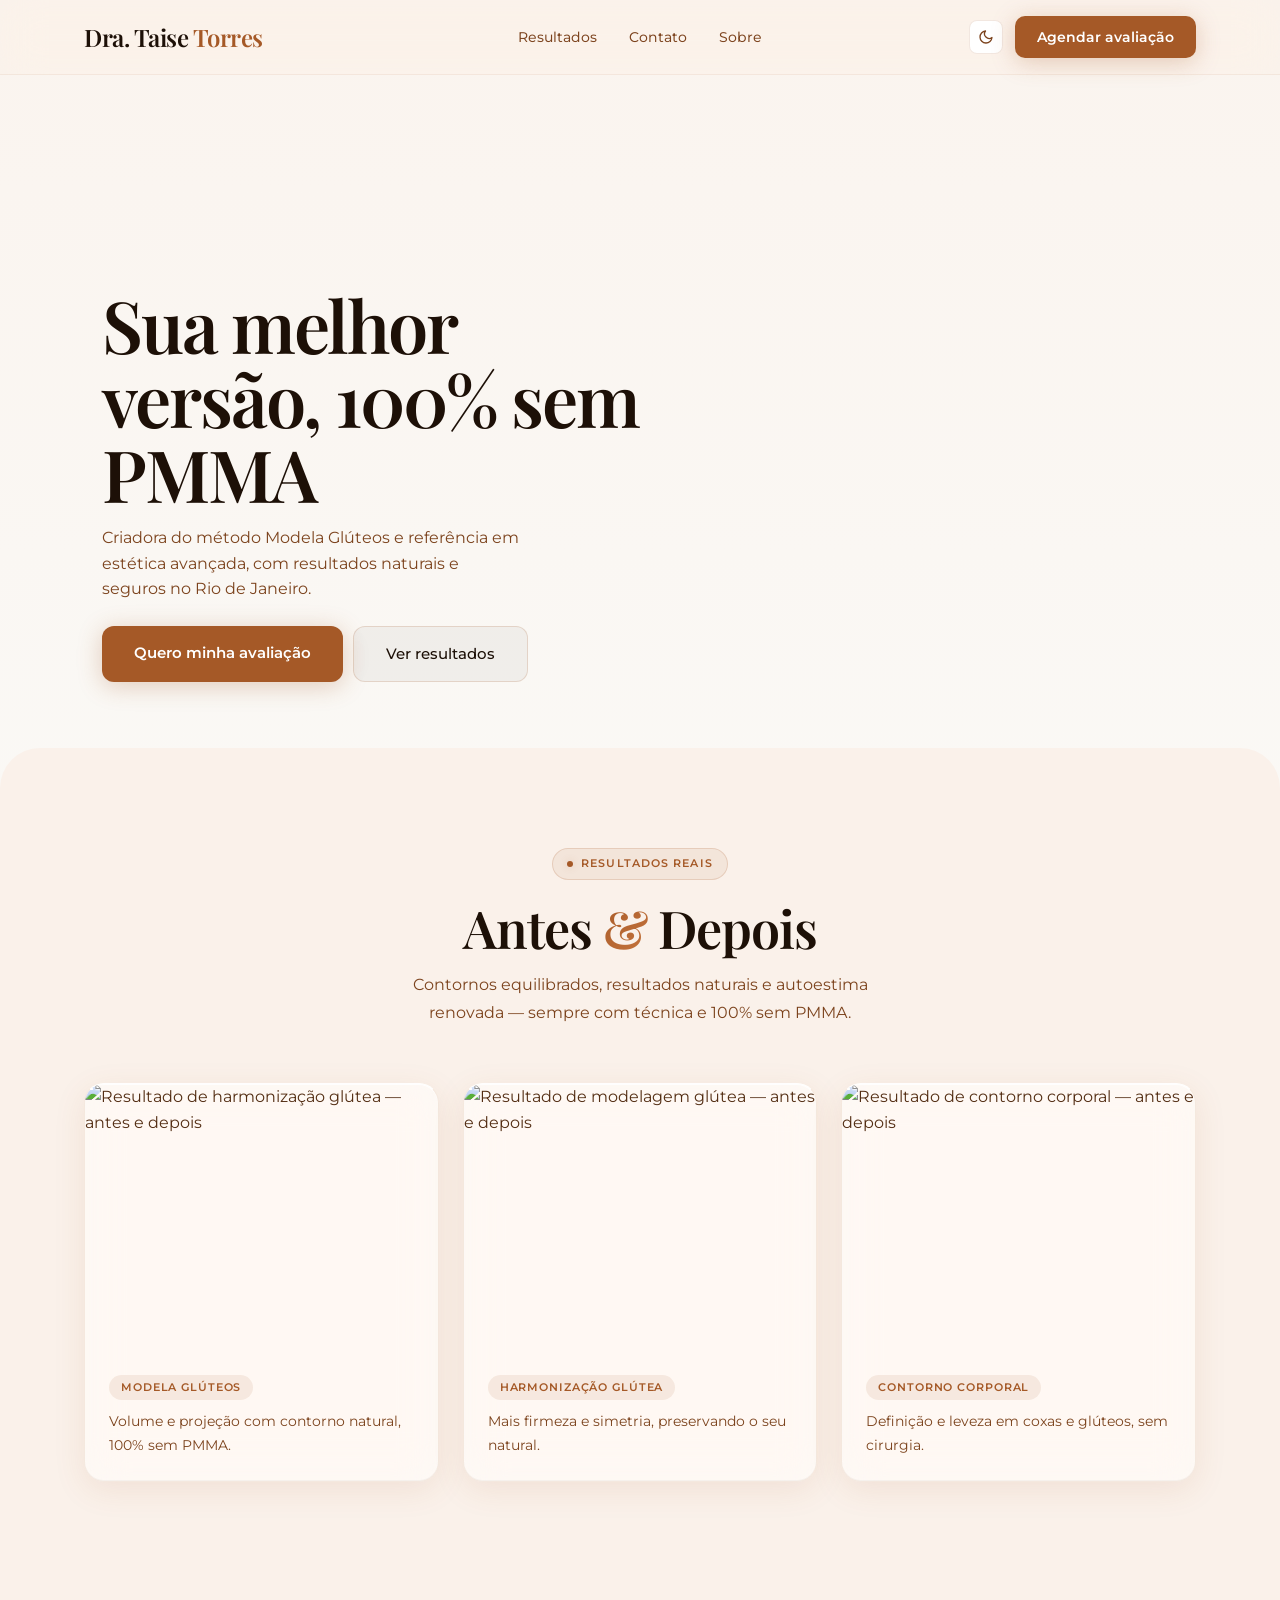
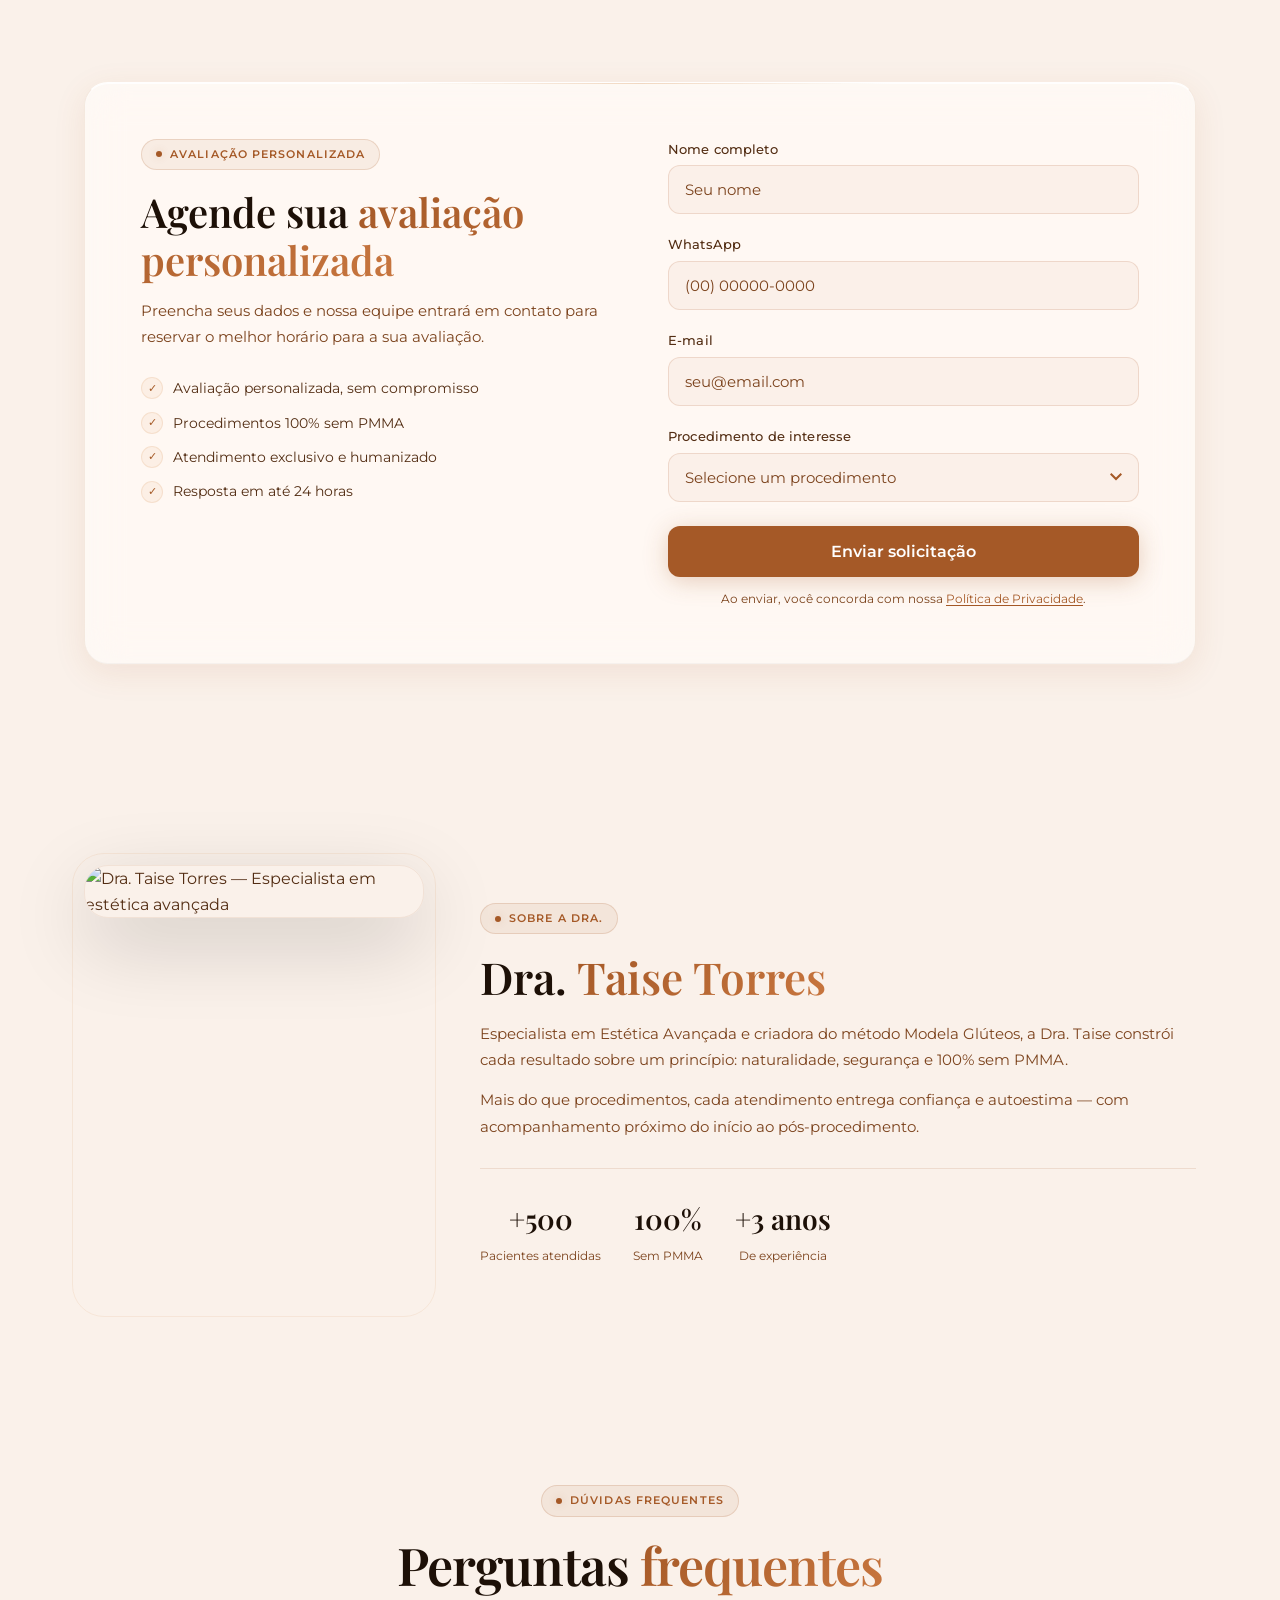
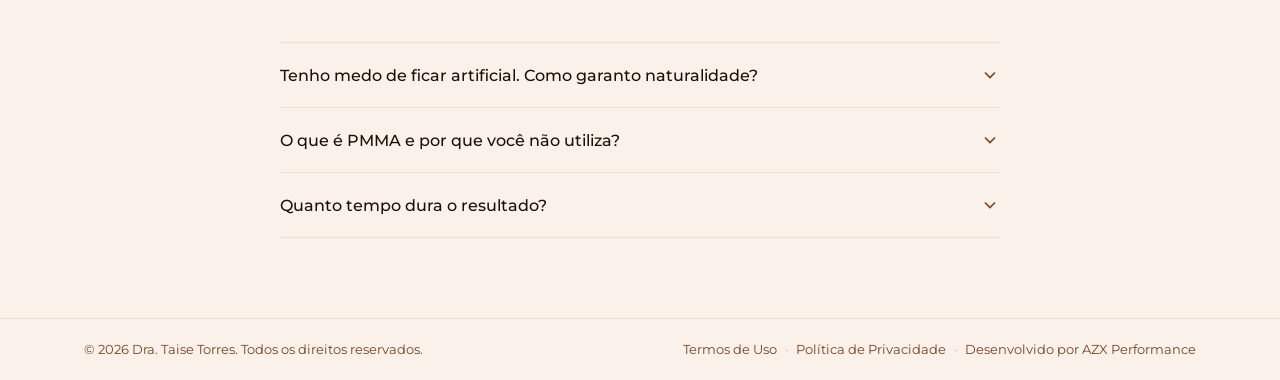
==== index.html @ df6a7a22 "Add files via upload" ====
<!DOCTYPE html>
<html lang="pt-BR" data-theme="light">
<head>
  <meta charset="UTF-8" />
  <!-- Google Tag Manager -->
  <script>(function(w,d,s,l,i){w[l]=w[l]||[];w[l].push({'gtm.start':
  new Date().getTime(),event:'gtm.js'});var f=d.getElementsByTagName(s)[0],
  j=d.createElement(s),dl=l!='dataLayer'?'&l='+l:'';j.async=true;j.src=
  'https://www.googletagmanager.com/gtm.js?id='+i+dl;f.parentNode.insertBefore(j,f);
  })(window,document,'script','dataLayer','GTM-KVJVVKHN');</script>
  <!-- End Google Tag Manager -->

  <!-- Meta Pixel (init; PageView/Lead disparam pelo capi.js com eventID) -->
  <script>
  !function(f,b,e,v,n,t,s){if(f.fbq)return;n=f.fbq=function(){n.callMethod?
  n.callMethod.apply(n,arguments):n.queue.push(arguments)};if(!f._fbq)f._fbq=n;
  n.push=n;n.loaded=!0;n.version='2.0';n.queue=[];t=b.createElement(e);t.async=!0;
  t.src=v;s=b.getElementsByTagName(e)[0];s.parentNode.insertBefore(t,s)}(window,
  document,'script','https://connect.facebook.net/en_US/fbevents.js');
  fbq('init','935011722874678');
  </script>
  <noscript><img height="1" width="1" style="display:none"
  src="https://www.facebook.com/tr?id=935011722874678&ev=PageView&noscript=1"/></noscript>
  <script src="/meta-capi/capi.js" defer></script>
  <!-- End Meta Pixel -->
  <meta name="viewport" content="width=device-width, initial-scale=1.0" />
  <title>Dra. Taise Torres – Estética Avançada 100% Sem PMMA</title>
  <meta name="description" content="Dra. Taise Torres, criadora do método Modela Glúteos. Estética avançada 100% sem PMMA, resultados naturais e seguros no Rio de Janeiro. +500 pacientes atendidas." />

  <!-- Favicon SVG inline -->
  <link rel="icon" type="image/svg+xml" href="data:image/svg+xml,%3Csvg xmlns='http://www.w3.org/2000/svg' viewBox='0 0 64 64'%3E%3Cdefs%3E%3ClinearGradient id='g' x1='0' y1='0' x2='1' y2='1'%3E%3Cstop offset='0%25' stop-color='%23a55927'/%3E%3Cstop offset='100%25' stop-color='%23e0a878'/%3E%3C/linearGradient%3E%3C/defs%3E%3Crect width='64' height='64' rx='14' fill='%231d1007'/%3E%3Ctext x='32' y='45' text-anchor='middle' font-family='Georgia,serif' font-size='36' font-weight='700' fill='url(%23g)'%3ET%3C/text%3E%3C/svg%3E" />

  <link rel="preconnect" href="https://fonts.googleapis.com" />
  <link rel="preconnect" href="https://fonts.gstatic.com" crossorigin />
  <link href="https://fonts.googleapis.com/css2?family=Montserrat:ital,wght@0,400;0,500;0,600;0,700;1,400&family=Playfair+Display:ital,wght@0,400;0,500;0,600;0,700;0,800;1,400;1,700&display=swap" rel="stylesheet" />
  <link rel="stylesheet" href="styles.css?v=4" />
</head>
<body>
<!-- Google Tag Manager (noscript) -->
<noscript><iframe src="https://www.googletagmanager.com/ns.html?id=GTM-KVJVVKHN"
height="0" width="0" style="display:none;visibility:hidden"></iframe></noscript>
<!-- End Google Tag Manager (noscript) -->

<!-- MOBILE MENU -->
<div class="mobile-menu" id="mobileMenu" aria-hidden="true">
  <ul class="mobile-nav-links">
    <li><a href="#resultados" class="mobile-link">Resultados</a></li>
    <!-- <li><a href="#videos" class="mobile-link">Vídeos</a></li> -->
    <li><a href="#contato" class="mobile-link">Contato</a></li>
    <li><a href="#sobre" class="mobile-link">Sobre</a></li>
  </ul>
  <a href="#contato" class="mobile-cta mobile-link">Agendar avaliação</a>
  <div class="mobile-theme-row">
    <span>Alternar tema</span>
    <button class="theme-toggle" id="themeToggleMobile" aria-label="Alternar tema">
      <svg class="icon-sun" xmlns="http://www.w3.org/2000/svg" viewBox="0 0 24 24" fill="none" stroke="currentColor" stroke-width="2" stroke-linecap="round" stroke-linejoin="round"><circle cx="12" cy="12" r="5"/><line x1="12" y1="1" x2="12" y2="3"/><line x1="12" y1="21" x2="12" y2="23"/><line x1="4.22" y1="4.22" x2="5.64" y2="5.64"/><line x1="18.36" y1="18.36" x2="19.78" y2="19.78"/><line x1="1" y1="12" x2="3" y2="12"/><line x1="21" y1="12" x2="23" y2="12"/><line x1="4.22" y1="19.78" x2="5.64" y2="18.36"/><line x1="18.36" y1="5.64" x2="19.78" y2="4.22"/></svg>
      <svg class="icon-moon" xmlns="http://www.w3.org/2000/svg" viewBox="0 0 24 24" fill="none" stroke="currentColor" stroke-width="2" stroke-linecap="round" stroke-linejoin="round"><path d="M21 12.79A9 9 0 1 1 11.21 3 7 7 0 0 0 21 12.79z"/></svg>
    </button>
  </div>
</div>

<!-- NAV -->
<nav id="nav">
  <div class="container nav-inner">
    <a href="#" class="logo">Dra. Taise <span>Torres</span></a>
    <ul class="nav-links">
      <li><a href="#resultados">Resultados</a></li>
      <!-- <li><a href="#videos">Vídeos</a></li> -->
      <li><a href="#contato">Contato</a></li>
      <li><a href="#sobre">Sobre</a></li>
    </ul>
    <div class="nav-right">
      <button class="theme-toggle" id="themeToggle" aria-label="Alternar tema">
        <svg class="icon-sun" xmlns="http://www.w3.org/2000/svg" viewBox="0 0 24 24" fill="none" stroke="currentColor" stroke-width="2" stroke-linecap="round" stroke-linejoin="round"><circle cx="12" cy="12" r="5"/><line x1="12" y1="1" x2="12" y2="3"/><line x1="12" y1="21" x2="12" y2="23"/><line x1="4.22" y1="4.22" x2="5.64" y2="5.64"/><line x1="18.36" y1="18.36" x2="19.78" y2="19.78"/><line x1="1" y1="12" x2="3" y2="12"/><line x1="21" y1="12" x2="23" y2="12"/><line x1="4.22" y1="19.78" x2="5.64" y2="18.36"/><line x1="18.36" y1="5.64" x2="19.78" y2="4.22"/></svg>
        <svg class="icon-moon" xmlns="http://www.w3.org/2000/svg" viewBox="0 0 24 24" fill="none" stroke="currentColor" stroke-width="2" stroke-linecap="round" stroke-linejoin="round"><path d="M21 12.79A9 9 0 1 1 11.21 3 7 7 0 0 0 21 12.79z"/></svg>
      </button>
      <a href="#contato" class="nav-cta">Agendar avaliação</a>
      <button class="hamburger" id="hamburger" aria-label="Abrir menu">
        <span></span><span></span><span></span>
      </button>
    </div>
  </div>
</nav>

<!-- ═══════════════════════ HERO ═══════════════════════ -->
<section class="hero" id="hero">
  <div class="hero-bg-wrap" aria-hidden="true">
    <div class="hero-bg-img"></div>
    <div class="hero-overlay"></div>
  </div>
  <div class="hero-content fade-up d2">
    <h1>Sua melhor versão,<br class="mobile-br"> 100% sem PMMA</h1>
    <p class="hero-sub fade-up d3">
      Criadora do método Modela Glúteos e referência em estética avançada, com resultados naturais e seguros no Rio de Janeiro.
    </p>
    <div class="hero-actions fade-up d4">
      <a href="#contato" class="btn-primary">Quero minha avaliação</a>
      <a href="#resultados" class="btn-ghost">Ver resultados</a>
    </div>
  </div>
</section>

<!-- ═══════════════════════ BEFORE & AFTER ═══════════════════════ -->
<section class="results-section" id="resultados">
  <div class="container">
    <div class="section-label">
      <span class="badge"><span class="badge-dot"></span>Resultados reais</span>
    </div>
    <h2 class="section-title">Antes <span class="gold-text">&</span> Depois</h2>
    <p class="section-sub">Contornos equilibrados, resultados naturais e autoestima renovada — sempre com técnica e 100% sem PMMA.</p>

    <div class="ba-grid">
      <!-- Card 1 -->
      <div class="ba-card">
        <div class="ba-image-wrap">
          <img src="assets/before-after-1.png?v=1" alt="Resultado de harmonização glútea — antes e depois" loading="lazy" />
        </div>
        <div class="ba-info">
          <span class="ba-tag">Modela Glúteos</span>
          <p>Volume e projeção com contorno natural, 100% sem PMMA.</p>
        </div>
      </div>
      <!-- Card 2 -->
      <div class="ba-card">
        <div class="ba-image-wrap">
          <img src="assets/before-after-2.png?v=1" alt="Resultado de modelagem glútea — antes e depois" loading="lazy" />
        </div>
        <div class="ba-info">
          <span class="ba-tag">Harmonização Glútea</span>
          <p>Mais firmeza e simetria, preservando o seu natural.</p>
        </div>
      </div>
      <!-- Card 3 -->
      <div class="ba-card">
        <div class="ba-image-wrap">
          <img src="assets/before-after-3.png?v=1" alt="Resultado de contorno corporal — antes e depois" loading="lazy" />
        </div>
        <div class="ba-info">
          <span class="ba-tag">Contorno Corporal</span>
          <p>Definição e leveza em coxas e glúteos, sem cirurgia.</p>
        </div>
      </div>
    </div>
  </div>
</section>

<!-- ═══════════════════════ VIDEO RESULTS ═══════════════════════ -->
<!-- ═══ SEÇÃO DE VÍDEOS — comentada até a Dra. Taise ter os vídeos. Reativar removendo este comentário. ═══
<section class="videos-section" id="videos">
  <div class="container">
    <div class="section-label">
      <span class="badge"><span class="badge-dot"></span>Em vídeo</span>
    </div>
    <h2 class="section-title">Resultados em <span class="gold-text">movimento</span></h2>
    <p class="section-sub">Acompanhe os resultados dos procedimentos mais procurados em vídeo, com técnica, naturalidade e elegância.</p>

    <div class="videos-grid">
      <div class="video-card">
        <div class="video-placeholder">
          <div class="play-btn" aria-label="Reproduzir vídeo">
            <svg viewBox="0 0 24 24" fill="currentColor"><path d="M8 5v14l11-7z"/></svg>
          </div>
          <span class="video-duration">2:34</span>
        </div>
        <div class="video-info">
          <h3>Bioestimuladores de Colágeno</h3>
          <p>Rejuvenescimento facial progressivo com estímulo natural da produção de colágeno e resultados sutis.</p>
        </div>
      </div>
      <div class="video-card">
        <div class="video-placeholder">
          <div class="play-btn" aria-label="Reproduzir vídeo">
            <svg viewBox="0 0 24 24" fill="currentColor"><path d="M8 5v14l11-7z"/></svg>
          </div>
          <span class="video-duration">3:12</span>
        </div>
        <div class="video-info">
          <h3>Skinbooster + Microagulhamento</h3>
          <p>Hidratação profunda e renovação da textura da pele com resultados naturais e duradouros.</p>
        </div>
      </div>
      <div class="video-card">
        <div class="video-placeholder">
          <div class="play-btn" aria-label="Reproduzir vídeo">
            <svg viewBox="0 0 24 24" fill="currentColor"><path d="M8 5v14l11-7z"/></svg>
          </div>
          <span class="video-duration">1:48</span>
        </div>
        <div class="video-info">
          <h3>Toxina Botulínica</h3>
          <p>Suavização de linhas de expressão com aplicação precisa e resultado discreto e elegante.</p>
        </div>
      </div>
    </div>
  </div>
</section>
═══ FIM SEÇÃO DE VÍDEOS ═══ -->

<!-- ═══════════════════════ CONTACT FORM ═══════════════════════ -->
<section class="contact-section" id="contato">
  <div class="container">
    <div class="contact-inner">
      <div class="contact-text">
        <div class="section-label" style="text-align:left;">
          <span class="badge"><span class="badge-dot"></span>Avaliação personalizada</span>
        </div>
        <h2 class="contact-title">Agende sua <span class="gold-text">avaliação personalizada</span></h2>
        <p class="contact-desc">Preencha seus dados e nossa equipe entrará em contato para reservar o melhor horário para a sua avaliação.</p>
        <div class="contact-perks">
          <div class="perk"><span class="perk-icon">✓</span> Avaliação personalizada, sem compromisso</div>
          <div class="perk"><span class="perk-icon">✓</span> Procedimentos 100% sem PMMA</div>
          <div class="perk"><span class="perk-icon">✓</span> Atendimento exclusivo e humanizado</div>
          <div class="perk"><span class="perk-icon">✓</span> Resposta em até 24 horas</div>
        </div>
      </div>
      <form class="contact-form" id="contactForm" novalidate>
        <div class="form-group">
          <label for="form-name">Nome completo</label>
          <input type="text" id="form-name" name="nome" placeholder="Seu nome" required />
        </div>
        <div class="form-group">
          <label for="form-whatsapp">WhatsApp</label>
          <input type="tel" id="form-whatsapp" name="whatsapp" placeholder="(00) 00000-0000" required />
        </div>
        <div class="form-group">
          <label for="form-email">E-mail</label>
          <input type="email" id="form-email" name="email" placeholder="seu@email.com" required />
        </div>
        <div class="form-group">
          <label for="form-procedure">Procedimento de interesse</label>
          <select id="form-procedure" name="procedimento" required>
            <option value="" disabled selected>Selecione um procedimento</option>
            <option value="modela-gluteos">Modela Glúteos (harmonização glútea)</option>
            <option value="harmonizacao-facial">Harmonização Facial</option>
            <option value="contorno-corporal">Contorno Corporal</option>
            <option value="bioestimulador">Bioestimulador de Colágeno</option>
            <option value="preenchimento">Preenchimento (sem PMMA)</option>
            <option value="outro">Outro / Não sei ainda</option>
          </select>
        </div>
        <button type="submit" class="btn-primary btn-submit">Enviar solicitação</button>
        <p class="form-disclaimer">Ao enviar, você concorda com nossa <a href="#" id="openPrivacyFromForm">Política de Privacidade</a>.</p>
      </form>
    </div>
  </div>
</section>

<!-- ═══════════════════════ ABOUT THE DOCTOR ═══════════════════════ -->
<section class="about-section" id="sobre">
  <div class="container">
    <div class="about-inner">
      <div class="about-photo">
        <img src="assets/doctor.png?v=1" alt="Dra. Taise Torres — Especialista em estética avançada" loading="lazy" />
        <div class="about-photo-accent" aria-hidden="true"></div>
      </div>
      <div class="about-text">
        <div class="section-label" style="text-align:left;">
          <span class="badge"><span class="badge-dot"></span>Sobre a Dra.</span>
        </div>
        <h2 class="about-title">Dra. <span class="gold-text">Taise Torres</span></h2>
        <p>Especialista em Estética Avançada e criadora do método Modela Glúteos, a Dra. Taise constrói cada resultado sobre um princípio: naturalidade, segurança e 100% sem PMMA.</p>
        <p>Mais do que procedimentos, cada atendimento entrega confiança e autoestima — com acompanhamento próximo do início ao pós-procedimento.</p>
        <div class="about-credentials">
          <div class="credential">
            <span class="credential-num">+500</span>
            <span class="credential-label">Pacientes atendidas</span>
          </div>
          <div class="credential">
            <span class="credential-num">100%</span>
            <span class="credential-label">Sem PMMA</span>
          </div>
          <div class="credential">
            <span class="credential-num">+3 anos</span>
            <span class="credential-label">De experiência</span>
          </div>
        </div>
      </div>
    </div>
  </div>
</section>

<!-- ═══════════════════════ FAQ ═══════════════════════ -->
<section class="faq-section" id="faq">
  <div class="container">
    <div class="section-label">
      <span class="badge"><span class="badge-dot"></span>Dúvidas frequentes</span>
    </div>
    <h2 class="section-title">Perguntas <span class="gold-text">frequentes</span></h2>
    <div class="faq-list">
      <div class="faq-item">
        <button class="faq-question" aria-expanded="false">
          Tenho medo de ficar artificial. Como garanto naturalidade?
          <svg class="faq-icon" viewBox="0 0 24 24" fill="none" stroke="currentColor" stroke-width="2"><path d="M6 9l6 6 6-6"/></svg>
        </button>
        <div class="faq-answer">
          <p>Esse medo é legítimo. No método Modela Glúteos, cada procedimento parte de uma avaliação detalhada do seu corpo e da sua proporção, com produtos biocompatíveis que integram naturalmente. Mais de 500 pacientes atendidas e nenhum resultado artificial.</p>
        </div>
      </div>
      <div class="faq-item">
        <button class="faq-question" aria-expanded="false">
          O que é PMMA e por que você não utiliza?
          <svg class="faq-icon" viewBox="0 0 24 24" fill="none" stroke="currentColor" stroke-width="2"><path d="M6 9l6 6 6-6"/></svg>
        </button>
        <div class="faq-answer">
          <p>O PMMA é um preenchedor permanente que pode causar inflamações e deformidades ao longo dos anos. Minha clínica é 100% livre de PMMA: uso apenas produtos reabsorvíveis e aprovados pela Anvisa, que o próprio corpo metaboliza com segurança.</p>
        </div>
      </div>
      <div class="faq-item">
        <button class="faq-question" aria-expanded="false">
          Quanto tempo dura o resultado?
          <svg class="faq-icon" viewBox="0 0 24 24" fill="none" stroke="currentColor" stroke-width="2"><path d="M6 9l6 6 6-6"/></svg>
        </button>
        <div class="faq-answer">
          <p>Em geral de 12 a 24 meses, conforme o produto e o seu metabolismo. Na avaliação já traço o seu plano de manutenção, e a maioria das pacientes retorna para um complemento simples após 12 a 18 meses.</p>
        </div>
      </div>
    </div>
  </div>
</section>

<!-- ═══════════════════════ FOOTER ═══════════════════════ -->
<footer>
  <div class="container footer-inner">
    <p class="footer-copy">© 2026 Dra. Taise Torres. Todos os direitos reservados.</p>
    <div class="footer-right">
      <a href="#" id="openTerms" class="footer-link">Termos de Uso</a>
      <span class="footer-sep">·</span>
      <a href="#" id="openPrivacy" class="footer-link">Política de Privacidade</a>
      <span class="footer-sep">·</span>
      <span class="footer-dev">Desenvolvido por <a href="https://azxperformance.com.br/clinica" target="_blank" rel="noopener noreferrer" class="footer-link azx-link">AZX Performance</a></span>
    </div>
  </div>
</footer>

<!-- ═══════════════════════ TERMS MODAL ═══════════════════════ -->
<div class="modal-overlay" id="termsModal" aria-hidden="true">
  <div class="modal-content" role="dialog" aria-labelledby="termsTitle">
    <button class="modal-close" aria-label="Fechar">&times;</button>
    <h2 id="termsTitle">Termos de Uso</h2>
    <div class="modal-body">
      <p><strong>1. Aceitação dos Termos</strong></p>
      <p>Ao acessar e utilizar este site, você concorda com os presentes Termos de Uso. Caso não concorde com qualquer disposição, solicitamos que interrompa o uso imediatamente.</p>

      <p><strong>2. Finalidade do Site</strong></p>
      <p>Este site tem caráter exclusivamente informativo sobre os procedimentos estéticos oferecidos pela Dra. Taise Torres. As informações aqui contidas não substituem consulta médica presencial.</p>

      <p><strong>3. Propriedade Intelectual</strong></p>
      <p>Todo o conteúdo do site, incluindo textos, imagens, vídeos, logotipos e elementos gráficos, é protegido por direitos autorais e não pode ser reproduzido sem autorização prévia por escrito.</p>

      <p><strong>4. Responsabilidade</strong></p>
      <p>A Dra. Taise Torres se reserva o direito de alterar, atualizar ou remover conteúdos do site sem aviso prévio. Não nos responsabilizamos por decisões tomadas com base exclusivamente nas informações do site.</p>

      <p><strong>5. Agendamentos</strong></p>
      <p>Os agendamentos realizados por meio do formulário de contato estão sujeitos à confirmação pela equipe da clínica. O envio do formulário não garante a reserva de horário.</p>

      <p><strong>6. Alterações</strong></p>
      <p>Estes termos podem ser atualizados a qualquer momento. Recomendamos a consulta periódica desta página.</p>

      <p><strong>7. Lei Aplicável</strong></p>
      <p>Estes Termos de Uso são regidos pelas leis da República Federativa do Brasil, em especial a Lei Geral de Proteção de Dados (LGPD — Lei nº 13.709/2018) e o Código de Defesa do Consumidor.</p>
    </div>
  </div>
</div>

<!-- ═══════════════════════ PRIVACY MODAL ═══════════════════════ -->
<div class="modal-overlay" id="privacyModal" aria-hidden="true">
  <div class="modal-content" role="dialog" aria-labelledby="privacyTitle">
    <button class="modal-close" aria-label="Fechar">&times;</button>
    <h2 id="privacyTitle">Política de Privacidade</h2>
    <div class="modal-body">
      <p><strong>1. Introdução</strong></p>
      <p>A Dra. Taise Torres está comprometida com a proteção dos seus dados pessoais, em conformidade com a Lei Geral de Proteção de Dados Pessoais (LGPD — Lei nº 13.709/2018). Esta Política descreve como coletamos, utilizamos, armazenamos e protegemos suas informações.</p>

      <p><strong>2. Dados Coletados</strong></p>
      <p>Coletamos os seguintes dados pessoais por meio do formulário de contato: nome completo, número de WhatsApp, endereço de e-mail e procedimento de interesse. Esses dados são fornecidos voluntariamente pelo titular.</p>

      <p><strong>3. Finalidade do Tratamento</strong></p>
      <p>Os dados coletados são utilizados exclusivamente para: (a) entrar em contato para agendamento de avaliação; (b) envio de informações sobre procedimentos solicitados; (c) comunicação relacionada aos serviços da clínica.</p>

      <p><strong>4. Base Legal</strong></p>
      <p>O tratamento dos dados pessoais se dá com base no consentimento do titular (Art. 7º, I, da LGPD), fornecido no momento do envio do formulário.</p>

      <p><strong>5. Compartilhamento de Dados</strong></p>
      <p>Seus dados pessoais não serão compartilhados com terceiros, exceto quando necessário para o cumprimento de obrigações legais ou mediante seu consentimento expresso.</p>

      <p><strong>6. Armazenamento e Segurança</strong></p>
      <p>Os dados são armazenados em ambiente seguro, com medidas técnicas e administrativas adequadas para proteger contra acesso não autorizado, destruição, perda ou alteração.</p>

      <p><strong>7. Direitos do Titular</strong></p>
      <p>Conforme a LGPD, você tem direito a: (a) confirmar a existência de tratamento; (b) acessar seus dados; (c) corrigir dados incompletos ou desatualizados; (d) solicitar a anonimização, bloqueio ou eliminação de dados desnecessários; (e) revogar o consentimento a qualquer momento.</p>

      <p><strong>8. Contato</strong></p>
      <p>Para exercer seus direitos ou esclarecer dúvidas sobre o tratamento de dados, entre em contato pelo WhatsApp disponível neste site.</p>

      <p><strong>9. Alterações</strong></p>
      <p>Esta Política pode ser atualizada a qualquer momento. A versão vigente estará sempre disponível nesta página.</p>
    </div>
  </div>
</div>

<!-- ═══════════════════════ SCRIPTS ═══════════════════════ -->
<script>
  // ── CLEAN URL ──
  try {
    if (location.protocol !== 'file:' && location.pathname.endsWith('/index.html')) {
      history.replaceState(null, '', location.pathname.replace('/index.html', '/') + location.search + location.hash);
    }
  } catch (e) { /* file:// ou ambiente sem History API — ignora */ }

  // ── THEME ──
  const html = document.documentElement;
  const saved = localStorage.getItem('taise-theme') || 'light';
  html.setAttribute('data-theme', saved);

  function toggleTheme() {
    const current = html.getAttribute('data-theme');
    const next = current === 'dark' ? 'light' : 'dark';
    html.setAttribute('data-theme', next);
    localStorage.setItem('taise-theme', next);
  }

  document.getElementById('themeToggle').addEventListener('click', toggleTheme);
  document.getElementById('themeToggleMobile').addEventListener('click', toggleTheme);

  // ── NAV SCROLL ──
  const nav = document.getElementById('nav');
  window.addEventListener('scroll', () => {
    nav.classList.toggle('scrolled', window.scrollY > 20);
  }, { passive: true });

  // ── HAMBURGER ──
  const hamburger = document.getElementById('hamburger');
  const mobileMenu = document.getElementById('mobileMenu');

  function openMenu() {
    hamburger.classList.add('open');
    mobileMenu.classList.add('open');
    mobileMenu.setAttribute('aria-hidden', 'false');
    document.body.style.overflow = 'hidden';
  }
  function closeMenu() {
    hamburger.classList.remove('open');
    mobileMenu.classList.remove('open');
    mobileMenu.setAttribute('aria-hidden', 'true');
    document.body.style.overflow = '';
  }

  hamburger.addEventListener('click', () => {
    mobileMenu.classList.contains('open') ? closeMenu() : openMenu();
  });

  document.querySelectorAll('.mobile-link').forEach(link => {
    link.addEventListener('click', closeMenu);
  });

  // ── SCROLL ANIMATIONS ──
  const observer = new IntersectionObserver((entries) => {
    entries.forEach(entry => {
      if (entry.isIntersecting) {
        entry.target.classList.add('is-visible');
      }
    });
  }, { threshold: 0.08 });

  document.querySelectorAll('.ba-card, .video-card, .contact-inner, .about-inner').forEach(el => {
    el.classList.add('animate-on-scroll');
    observer.observe(el);
  });

  // ── WHATSAPP MASK ──
  const whatsInput = document.getElementById('form-whatsapp');
  whatsInput.addEventListener('input', function(e) {
    let v = e.target.value.replace(/\D/g, '');
    if (v.length > 11) v = v.slice(0, 11);
    if (v.length > 7) v = `(${v.slice(0,2)}) ${v.slice(2,7)}-${v.slice(7)}`;
    else if (v.length > 2) v = `(${v.slice(0,2)}) ${v.slice(2)}`;
    else if (v.length > 0) v = `(${v}`;
    e.target.value = v;
  });

  // ── FORM VALIDATION ──
  const fields = {
    nome:         document.getElementById('form-name'),
    whatsapp:     document.getElementById('form-whatsapp'),
    email:        document.getElementById('form-email'),
    procedimento: document.getElementById('form-procedure')
  };

  function setError(el, hasError) {
    el.style.borderColor = hasError ? '#c0392b' : '';
    el.style.boxShadow   = hasError ? '0 0 0 3px rgba(192,57,43,0.18)' : '';
  }

  Object.values(fields).forEach(el => {
    el.addEventListener('input',  () => setError(el, false));
    el.addEventListener('change', () => setError(el, false));
  });

  function validateForm() {
    let valid = true;
    const { nome, whatsapp, email, procedimento } = fields;
    if (!nome.value.trim())        { setError(nome, true);         valid = false; }
    if (!whatsapp.value.trim())    { setError(whatsapp, true);     valid = false; }
    if (!email.value.trim() || !/^[^\s@]+@[^\s@]+\.[^\s@]+$/.test(email.value.trim()))
                                   { setError(email, true);        valid = false; }
    if (!procedimento.value)       { setError(procedimento, true); valid = false; }
    return valid;
  }

  // ── FORM SUBMIT ──
  document.getElementById('contactForm').addEventListener('submit', async function(e) {
    e.preventDefault();
    if (!validateForm()) return;
    const btn = this.querySelector('.btn-submit');
    const originalText = btn.textContent;

    btn.textContent = 'Enviando…';
    btn.disabled = true;

    const agora = new Date();
    const pad = n => String(n).padStart(2, '0');
    const meses = ['jan','fev','mar','abr','mai','jun','jul','ago','set','out','nov','dez'];
    const payload = {
      nome:        this.nome.value.trim(),
      telefone:    this.whatsapp.value.trim(),
      email:       this.email.value.trim(),
      procedimento: this.procedimento.value,
      origem:      window.location.href,
      data:        `${pad(agora.getDate())} ${meses[agora.getMonth()]}. ${agora.getFullYear()}`,
      hora:        `${pad(agora.getHours())}h${pad(agora.getMinutes())}`
    };

    try {
      const res = await fetch('https://hook.us2.make.com/cjxjnd5wr41srcaf3bjtu8smsohiwym8', {
        method: 'POST',
        headers: { 'Content-Type': 'application/json' },
        body: JSON.stringify(payload)
      });

      if (!res.ok) throw new Error('status ' + res.status);

      // Lead (Pixel + CAPI) só após envio validado e bem-sucedido
      if (window.geoTrackLead) { try { await window.geoTrackLead(); } catch (e) {} }

      window.location.href = 'obrigado';
    } catch (err) {
      btn.textContent = 'Erro ao enviar. Tente novamente.';
      btn.style.background = '#c0392b';
      btn.disabled = false;
      setTimeout(() => {
        btn.textContent = originalText;
        btn.style.background = '';
      }, 4000);
    }
  });

  // ── MODALS ──
  function openModal(id) {
    const m = document.getElementById(id);
    m.classList.add('open');
    m.setAttribute('aria-hidden', 'false');
    document.body.style.overflow = 'hidden';
  }
  function closeModal(id) {
    const m = document.getElementById(id);
    m.classList.remove('open');
    m.setAttribute('aria-hidden', 'true');
    document.body.style.overflow = '';
  }

  document.getElementById('openTerms').addEventListener('click', e => { e.preventDefault(); openModal('termsModal'); });
  document.getElementById('openPrivacy').addEventListener('click', e => { e.preventDefault(); openModal('privacyModal'); });
  document.getElementById('openPrivacyFromForm').addEventListener('click', e => { e.preventDefault(); openModal('privacyModal'); });

  document.querySelectorAll('.modal-close').forEach(btn => {
    btn.addEventListener('click', () => {
      closeModal(btn.closest('.modal-overlay').id);
    });
  });

  document.querySelectorAll('.modal-overlay').forEach(overlay => {
    overlay.addEventListener('click', e => {
      if (e.target === overlay) closeModal(overlay.id);
    });
  });

  // ── FAQ ACCORDION ──
  document.querySelectorAll('.faq-question').forEach(btn => {
    btn.addEventListener('click', () => {
      const item = btn.closest('.faq-item');
      const isOpen = btn.getAttribute('aria-expanded') === 'true';
      // close all
      document.querySelectorAll('.faq-item').forEach(i => {
        i.classList.remove('open');
        i.querySelector('.faq-question').setAttribute('aria-expanded', 'false');
      });
      // open clicked if it was closed
      if (!isOpen) {
        item.classList.add('open');
        btn.setAttribute('aria-expanded', 'true');
      }
    });
  });

  document.addEventListener('keydown', e => {
    if (e.key === 'Escape') {
      document.querySelectorAll('.modal-overlay.open').forEach(m => closeModal(m.id));
    }
  });
</script>

</body>
</html>
---- styles.css ----
/* =============================================
   Dra. Taise Torres – Estética Avançada
   Premium Aesthetic Clinic Stylesheet
   ============================================= */

/* ── RESET ── */
*, *::before, *::after {
  box-sizing: border-box;
  margin: 0;
  padding: 0;
}

/* ── DARK MODE (default) ── */
:root {
  --bg:               #1d1007;
  --surface:          #2a1810;
  --card:             #331e12;
  --border:           rgba(255,255,255,0.07);
  --gold:             #c8763f;
  --gold-light:       #e0a878;
  --gold-glow:        rgba(200,118,63,0.30);
  --accent:           #c8763f;
  --text:             #d8c5b5;
  --muted:            #b09a86;
  --heading:          #faf1ea;
  --nav-bg:           rgba(29,16,7,0.72);
  --nav-bg-scrolled:  rgba(29,16,7,0.93);
  --nav-border:       rgba(200,118,63,0.10);
  --nav-border-scroll:rgba(200,118,63,0.16);

  --glass-bg:         rgba(255,255,255,0.03);
  --glass-border:     rgba(255,255,255,0.07);
  --glass-border-t:   rgba(255,255,255,0.12);
  --glass-shadow:     0 1px 0 rgba(255,255,255,0.04) inset,
                      0 -1px 0 rgba(0,0,0,0.25) inset,
                      0 8px 32px rgba(0,0,0,0.40);

  --input-bg:         rgba(255,255,255,0.04);
  --input-border:     rgba(255,255,255,0.10);
  --input-focus:      rgba(200,118,63,0.42);

  --shadow-btn:       0 4px 28px rgba(200,118,63,0.26);
  --shadow-btn-hover: 0 8px 48px rgba(200,118,63,0.42);

  --scrollbar-thumb:  #4a3320;
  --modal-bg:         rgba(0,0,0,0.75);
}

/* ── LIGHT MODE ── */
:root[data-theme="light"] {
  --bg:               #faf1ea;
  --surface:          #f5e2d6;
  --card:             #ffffff;
  --border:           rgba(165,89,39,0.14);
  --gold:             #a55927;
  --gold-light:       #c8763f;
  --gold-glow:        rgba(165,89,39,0.20);
  --accent:           #a55927;
  --text:             #532d13;
  --muted:            #7c431d;
  --heading:          #1d1007;
  --nav-bg:           rgba(250,241,234,0.55);
  --nav-bg-scrolled:  rgba(250,241,234,0.92);
  --nav-border:       rgba(165,89,39,0.08);
  --nav-border-scroll:rgba(165,89,39,0.18);

  --glass-bg:         rgba(255,255,255,0.55);
  --glass-border:     rgba(165,89,39,0.10);
  --glass-border-t:   rgba(255,255,255,0.85);
  --glass-shadow:     0 1px 0 rgba(255,255,255,0.85) inset,
                      0 -1px 0 rgba(0,0,0,0.03) inset,
                      0 8px 32px rgba(165,89,39,0.10);

  --input-bg:         rgba(165,89,39,0.05);
  --input-border:     rgba(165,89,39,0.16);
  --input-focus:      rgba(165,89,39,0.25);

  --shadow-btn:       0 4px 24px rgba(165,89,39,0.28);
  --shadow-btn-hover: 0 8px 40px rgba(165,89,39,0.40);

  --scrollbar-thumb:  #d8c3b0;
  --modal-bg:         rgba(0,0,0,0.45);
}

/* ── BASE ── */
html { scroll-behavior: smooth; overflow-x: hidden; background: var(--bg); }

body {
  background: var(--bg);
  color: var(--text);
  font-family: 'Montserrat', sans-serif;
  font-size: 16px;
  line-height: 1.6;
  -webkit-font-smoothing: antialiased;
  transition: color .35s;
  overflow-x: hidden;
}

/* ── SCROLLBAR ── */
::-webkit-scrollbar { width: 5px; height: 5px; }
::-webkit-scrollbar-button { display: none; width: 0; height: 0; }
::-webkit-scrollbar-track { background: var(--bg); }
::-webkit-scrollbar-thumb { background: var(--scrollbar-thumb); border-radius: 3px; }

/* ── UTILITIES ── */
.container { max-width: 1160px; margin: 0 auto; padding: 0 24px; }

.badge {
  display: inline-flex; align-items: center; gap: 8px;
  background: rgba(224,168,120,0.10); border: 1px solid rgba(224,168,120,0.22);
  color: var(--gold-light); font-size: 11px; font-weight: 600;
  letter-spacing: .10em; text-transform: uppercase;
  padding: 6px 14px; border-radius: 100px;
}
:root[data-theme="light"] .badge { color: var(--gold); background: rgba(165,89,39,0.08); border-color: rgba(165,89,39,0.18); }

.badge-dot {
  width: 6px; height: 6px; border-radius: 50%;
  background: var(--gold); box-shadow: 0 0 8px var(--gold-glow);
  animation: pulse-dot 2.4s ease-in-out infinite;
}

@keyframes pulse-dot {
  0%, 100% { box-shadow: 0 0 6px var(--gold-glow); opacity: 1; }
  50%      { box-shadow: 0 0 16px var(--gold-glow), 0 0 28px rgba(224,168,120,0.28); opacity: .75; }
}

.gold-text {
  background: linear-gradient(135deg, var(--gold) 0%, var(--gold-light) 100%);
  -webkit-background-clip: text; -webkit-text-fill-color: transparent; background-clip: text;
}

.mobile-br { display: none; }

.section-label { text-align: center; margin-bottom: 18px; }

.section-title {
  text-align: center;
  font-family: 'Playfair Display', Georgia, serif;
  font-size: clamp(30px, 5vw, 52px);
  font-weight: 600; letter-spacing: -.02em;
  color: var(--heading); line-height: 1.15;
}

.section-sub {
  text-align: center; color: var(--muted);
  font-size: 16px; line-height: 1.75;
  margin-top: 14px; max-width: 520px;
  margin-left: auto; margin-right: auto;
}

/* ── NAV ── */
nav {
  position: fixed; top: 0; left: 0; right: 0; z-index: 200;
  padding: 16px 0;
  background: var(--nav-bg);
  border-bottom: 1px solid var(--nav-border);
  backdrop-filter: blur(20px) saturate(160%);
  -webkit-backdrop-filter: blur(20px) saturate(160%);
  transition: background .35s, border-color .35s, box-shadow .35s, padding .25s, backdrop-filter .35s;
}
nav.scrolled {
  background: var(--nav-bg-scrolled);
  border-color: var(--nav-border-scroll);
  box-shadow: 0 4px 24px rgba(0,0,0,0.15);
  backdrop-filter: blur(24px) saturate(160%);
  -webkit-backdrop-filter: blur(24px) saturate(160%);
  padding: 10px 0;
}

.nav-inner {
  display: grid;
  grid-template-columns: 1fr auto 1fr;
  align-items: center; gap: 16px;
}

.logo {
  font-family: 'Playfair Display', Georgia, serif;
  font-size: 24px; font-weight: 600; letter-spacing: -.02em;
  color: var(--heading); text-decoration: none;
}
.logo span { color: var(--gold); }

.nav-links {
  display: flex; align-items: center; gap: 32px;
  list-style: none; justify-content: center;
  opacity: 1; visibility: visible;
  transition: opacity .35s ease, visibility .35s ease;
}
nav.scrolled .nav-links {
  opacity: 1; visibility: visible;
}
.nav-links a {
  color: var(--muted); text-decoration: none;
  font-size: 14px; font-weight: 450;
  transition: color .2s; position: relative;
}
.nav-links a::after {
  content: ''; position: absolute;
  bottom: -4px; left: 0; right: 0; height: 1px;
  background: var(--gold); transform: scaleX(0);
  transition: transform .22s;
}
.nav-links a:hover { color: var(--heading); }
.nav-links a:hover::after { transform: scaleX(1); }

.nav-right { display: flex; align-items: center; gap: 12px; justify-content: flex-end; }

.nav-cta {
  background: var(--gold); color: #fff; border: none; border-radius: 10px;
  padding: 10px 22px; font-size: 14px; font-weight: 600; cursor: pointer;
  text-decoration: none; transition: opacity .2s, transform .15s, box-shadow .2s;
  box-shadow: var(--shadow-btn);
}
.nav-cta:hover { opacity: .88; transform: translateY(-1px); box-shadow: var(--shadow-btn-hover); }

/* ── THEME TOGGLE ── */
.theme-toggle {
  background: var(--card); border: 1px solid var(--border);
  border-radius: 8px; padding: 8px; cursor: pointer;
  display: flex; align-items: center; justify-content: center;
  color: var(--muted); transition: color .2s, border-color .2s;
}
.theme-toggle:hover { color: var(--heading); border-color: rgba(224,168,120,0.40); }
.theme-toggle svg { width: 16px; height: 16px; display: block; }
[data-theme="dark"] .icon-moon { display: none; }
[data-theme="light"] .icon-sun { display: none; }

/* ── HAMBURGER ── */
.hamburger {
  display: none; background: transparent; border: none; cursor: pointer;
  flex-direction: column; justify-content: center; gap: 5px;
  padding: 6px; border-radius: 8px;
}
.hamburger span {
  width: 22px; height: 2px; background: var(--heading);
  border-radius: 2px; display: block;
  transition: transform .25s ease, opacity .2s ease;
}
.hamburger.open span:nth-child(1) { transform: translateY(7px) rotate(45deg); }
.hamburger.open span:nth-child(2) { opacity: 0; transform: scaleX(0); }
.hamburger.open span:nth-child(3) { transform: translateY(-7px) rotate(-45deg); }

@media (max-width: 600px) {
  .nav-inner {
    grid-template-columns: 1fr auto;
    gap: 0;
  }
  .nav-links { display: none; }
  .nav-right {
    display: flex; align-items: center; gap: 8px;
  }
  .nav-cta { display: none; }
  .hamburger { display: flex; }
  .theme-toggle { padding: 7px; }
}

/* ── MOBILE MENU ── */
.mobile-menu {
  position: fixed; inset: 0; z-index: 150;
  background: var(--bg);
  padding: 90px 32px 48px;
  display: flex; flex-direction: column;
  transform: translateX(100%);
  transition: transform .32s cubic-bezier(.4,0,.2,1);
  overflow-y: auto;
}
.mobile-menu.open { transform: translateX(0); }
.mobile-nav-links { list-style: none; display: flex; flex-direction: column; gap: 0; flex: 1; }
.mobile-nav-links li a {
  display: block; padding: 18px 0;
  font-size: 28px; font-weight: 700; letter-spacing: -.03em;
  color: var(--heading); text-decoration: none;
  border-bottom: 1px solid var(--border); transition: color .2s;
}
.mobile-nav-links li a:hover { color: var(--gold); }
.mobile-cta {
  margin-top: 40px; background: var(--gold); color: #fff;
  text-align: center; border-radius: 14px; padding: 18px;
  font-size: 16px; font-weight: 700; text-decoration: none;
  display: block; box-shadow: var(--shadow-btn);
}
.mobile-theme-row {
  display: flex; align-items: center; justify-content: space-between;
  margin-top: 24px; padding-top: 24px; border-top: 1px solid var(--border);
  font-size: 14px; color: var(--muted);
}

/* ══════════════════════════════════════════════
   HERO – Full-screen background image
   ══════════════════════════════════════════════ */
.hero {
  min-height: 88vh; display: flex; flex-direction: column;
  align-items: flex-start; justify-content: flex-end; text-align: left;
  padding: 120px 8% 110px;
  position: relative;
}

.hero-bg-wrap {
  position: absolute; inset: 0;
  overflow: hidden;
}

.hero-bg-img {
  position: absolute; inset: 0; z-index: 0;
  background: url('assets/hero-bg.png?v=1') 50% 18%/cover no-repeat;
  transform: scale(1.05);
  animation: heroZoom 20s ease-in-out infinite alternate;
}
@keyframes heroZoom {
  0%   { transform: scale(1.05); }
  100% { transform: scale(1.12); }
}

.hero-overlay {
  position: absolute; inset: 0; z-index: 1;
  background: linear-gradient(
    180deg,
    rgba(14,12,10,0.20) 0%,
    rgba(14,12,10,0.45) 45%,
    rgba(14,12,10,0.82) 100%
  );
}
:root[data-theme="light"] .hero-overlay {
  background: linear-gradient(
    180deg,
    rgba(250,249,246,0.38) 0%,
    rgba(250,249,246,0.58) 40%,
    rgba(250,249,246,0.92) 100%
  );
}

.hero-content { position: relative; z-index: 2; max-width: 560px; }

.hero h1 {
  font-family: 'Playfair Display', Georgia, serif;
  font-size: clamp(36px, 6vw, 72px);
  font-weight: 600; letter-spacing: -.03em;
  line-height: 1.04; color: var(--heading);
}

.hero-sub {
  margin-top: 14px; max-width: 420px; margin-left: 0;
  color: var(--muted); font-size: 16px; line-height: 1.6;
}
:root[data-theme="dark"] .hero-sub { color: rgba(244,241,236,0.65); }

.hero-actions {
  display: flex; gap: 10px; margin-top: 24px;
  flex-wrap: wrap; justify-content: flex-start;
}

/* ── BUTTONS ── */
.btn-primary {
  background: var(--gold); color: #fff; border: none; border-radius: 12px;
  padding: 15px 32px; font-size: 15px; font-weight: 600; cursor: pointer;
  text-decoration: none; position: relative; overflow: hidden;
  transition: opacity .2s, transform .15s, box-shadow .2s;
  box-shadow: var(--shadow-btn);
  font-family: 'Montserrat', sans-serif;
}
.btn-primary::after {
  content: ''; position: absolute; inset: 0;
  background: linear-gradient(105deg, transparent 35%, rgba(255,255,255,.18) 50%, transparent 65%);
  transform: translateX(-120%); transition: transform .55s ease;
}
.btn-primary:hover::after { transform: translateX(120%); }
.btn-primary:hover { opacity: .92; transform: translateY(-2px); box-shadow: var(--shadow-btn-hover); }

.btn-ghost {
  background: rgba(255,255,255,0.06); color: #fff;
  border: 1px solid rgba(255,255,255,0.15);
  border-radius: 12px; padding: 15px 32px; font-size: 15px; font-weight: 500;
  cursor: pointer; text-decoration: none;
  transition: border-color .2s, color .2s, background .2s;
  backdrop-filter: blur(8px);
}
.btn-ghost:hover { border-color: rgba(224,168,120,0.50); color: var(--gold-light); background: rgba(224,168,120,0.08); }
:root[data-theme="light"] .btn-ghost { background: rgba(0,0,0,0.04); color: var(--heading); border-color: rgba(165,89,39,0.18); }
:root[data-theme="light"] .btn-ghost:hover { border-color: rgba(165,89,39,0.40); color: var(--gold); }

/* ══════════════════════════════════════════════
   BEFORE & AFTER RESULTS
   ══════════════════════════════════════════════ */
.results-section {
  padding: 100px 0; position: relative; z-index: 2;
  background: var(--bg);
  border-radius: 40px 40px 0 0;
  margin-top: -44px;
}

.ba-grid {
  display: grid; grid-template-columns: repeat(3, 1fr);
  gap: 24px; margin-top: 56px;
}

.ba-card {
  background: var(--glass-bg);
  backdrop-filter: blur(20px) saturate(160%);
  -webkit-backdrop-filter: blur(20px) saturate(160%);
  border: 1px solid var(--glass-border);
  border-top-color: var(--glass-border-t);
  box-shadow: var(--glass-shadow);
  border-radius: 20px; overflow: hidden;
  transition: border-color .3s, transform .3s, box-shadow .3s;
}
.ba-card:hover {
  border-color: rgba(224,168,120,0.28);
  transform: translateY(-6px);
  box-shadow: var(--glass-shadow), 0 20px 60px rgba(0,0,0,0.15);
}

.ba-image-wrap {
  width: 100%; aspect-ratio: 4/3; overflow: hidden;
  position: relative;
}
.ba-image-wrap img {
  width: 100%; height: 100%; object-fit: cover;
  transition: transform .5s ease;
}
.ba-card:hover .ba-image-wrap img { transform: scale(1.05); }

.ba-info { padding: 24px; }
.ba-tag {
  display: inline-block;
  background: rgba(224,168,120,0.12); color: var(--gold-light);
  font-size: 11px; font-weight: 600; letter-spacing: .08em;
  text-transform: uppercase; padding: 4px 12px; border-radius: 100px;
  margin-bottom: 10px;
}
:root[data-theme="light"] .ba-tag { color: var(--gold); background: rgba(165,89,39,0.10); }
.ba-info p { font-size: 14px; color: var(--muted); line-height: 1.65; }

/* ══════════════════════════════════════════════
   VIDEO RESULTS
   ══════════════════════════════════════════════ */
.videos-section { padding: 100px 0; position: relative; z-index: 1; }

.videos-grid {
  display: grid; grid-template-columns: repeat(3, 1fr);
  gap: 24px; margin-top: 56px;
}

.video-card {
  background: var(--glass-bg);
  backdrop-filter: blur(20px) saturate(160%);
  -webkit-backdrop-filter: blur(20px) saturate(160%);
  border: 1px solid var(--glass-border);
  border-top-color: var(--glass-border-t);
  box-shadow: var(--glass-shadow);
  border-radius: 20px; overflow: hidden;
  transition: border-color .3s, transform .3s, box-shadow .3s;
}
.video-card:hover {
  border-color: rgba(224,168,120,0.28);
  transform: translateY(-6px);
  box-shadow: var(--glass-shadow), 0 20px 60px rgba(0,0,0,0.15);
}

.video-placeholder {
  width: 100%; aspect-ratio: 16/9;
  background: linear-gradient(135deg, rgba(224,168,120,0.08) 0%, rgba(224,168,120,0.02) 100%);
  display: flex; align-items: center; justify-content: center;
  position: relative; cursor: pointer;
  border-bottom: 1px solid var(--glass-border);
}
:root[data-theme="light"] .video-placeholder {
  background: linear-gradient(135deg, rgba(165,89,39,0.07) 0%, rgba(165,89,39,0.01) 100%);
}

.play-btn {
  width: 56px; height: 56px; border-radius: 50%;
  background: rgba(224,168,120,0.14); border: 1px solid rgba(224,168,120,0.28);
  display: flex; align-items: center; justify-content: center;
  color: var(--gold-light);
  transition: background .25s, transform .25s, box-shadow .25s;
}
.play-btn svg { width: 22px; height: 22px; margin-left: 3px; }
.video-card:hover .play-btn {
  background: var(--gold); color: #fff;
  transform: scale(1.1);
  box-shadow: 0 0 32px var(--gold-glow);
}

.video-duration {
  position: absolute; bottom: 10px; right: 12px;
  background: rgba(0,0,0,0.60); color: #fff;
  font-size: 11px; font-weight: 600;
  padding: 3px 8px; border-radius: 6px;
  backdrop-filter: blur(8px);
}

.video-info { padding: 24px; }
.video-info h3 {
  font-size: 17px; font-weight: 600;
  color: var(--heading); margin-bottom: 8px;
}
.video-info p { font-size: 14px; color: var(--muted); line-height: 1.65; }

/* ══════════════════════════════════════════════
   CONTACT FORM
   ══════════════════════════════════════════════ */
.contact-section { padding: 100px 0; position: relative; z-index: 1; }

.contact-inner {
  display: grid; grid-template-columns: 1fr 1fr;
  gap: 56px; align-items: start;
  background: var(--glass-bg);
  backdrop-filter: blur(20px) saturate(160%);
  -webkit-backdrop-filter: blur(20px) saturate(160%);
  border: 1px solid var(--glass-border);
  border-top-color: var(--glass-border-t);
  box-shadow: var(--glass-shadow);
  border-radius: 24px; padding: 56px;
  position: relative; overflow: hidden;
}
.contact-inner::before {
  content: ''; position: absolute; top: 0; left: 50%; transform: translateX(-50%);
  width: 500px; height: 1px;
  background: linear-gradient(90deg, transparent, rgba(224,168,120,0.45), transparent);
}

.contact-title {
  font-family: 'Playfair Display', Georgia, serif;
  font-size: clamp(26px, 4vw, 40px);
  font-weight: 600; color: var(--heading);
  line-height: 1.2; margin-bottom: 14px;
}
.contact-desc { color: var(--muted); font-size: 15px; line-height: 1.7; }

.contact-perks { margin-top: 28px; display: flex; flex-direction: column; gap: 12px; }
.perk { display: flex; align-items: center; gap: 10px; font-size: 14px; color: var(--text); }
.perk-icon {
  width: 22px; height: 22px; border-radius: 50%;
  background: rgba(224,168,120,0.12); border: 1px solid rgba(224,168,120,0.22);
  display: flex; align-items: center; justify-content: center;
  font-size: 11px; color: var(--gold); flex-shrink: 0;
}

/* Form */
.contact-form { display: flex; flex-direction: column; gap: 20px; }

.form-group { display: flex; flex-direction: column; gap: 6px; }

.form-group label {
  font-size: 13px; font-weight: 500; color: var(--text);
  letter-spacing: .01em;
}

.form-group input,
.form-group select {
  background: var(--input-bg);
  border: 1px solid var(--input-border);
  border-radius: 12px;
  padding: 14px 16px;
  font-size: 15px; color: var(--heading);
  font-family: 'Montserrat', sans-serif;
  transition: border-color .25s, box-shadow .25s;
  outline: none;
  -webkit-appearance: none;
  appearance: none;
}
.form-group input::placeholder { color: var(--muted); }
.form-group select { cursor: pointer; color: var(--muted); }
.form-group select:valid { color: var(--heading); }

.form-group input:focus,
.form-group select:focus {
  border-color: var(--gold);
  box-shadow: 0 0 0 3px var(--input-focus);
}

.form-group.error input,
.form-group.error select {
  border-color: #c0392b;
  box-shadow: 0 0 0 3px rgba(192,57,43,0.18);
}

/* Custom select arrow */
.form-group select {
  background-image: url("data:image/svg+xml,%3Csvg xmlns='http://www.w3.org/2000/svg' width='12' height='8' viewBox='0 0 12 8'%3E%3Cpath fill='%23a55927' d='M1.41 0L6 4.58 10.59 0 12 1.41l-6 6-6-6z'/%3E%3C/svg%3E");
  background-repeat: no-repeat;
  background-position: right 16px center;
  padding-right: 40px;
}

.btn-submit {
  width: 100%; padding: 16px;
  font-size: 16px; border-radius: 12px;
  margin-top: 4px;
  transition: opacity .2s, transform .15s, box-shadow .2s, background .3s;
}

.form-disclaimer {
  font-size: 12px; color: var(--muted); text-align: center; margin-top: -8px;
}
.form-disclaimer a { color: var(--gold); text-decoration: underline; text-underline-offset: 2px; }
.form-disclaimer a:hover { color: var(--gold-light); }

/* ══════════════════════════════════════════════
   ABOUT THE DOCTOR
   ══════════════════════════════════════════════ */
.about-section { padding: 100px 0; position: relative; z-index: 1; }

.about-inner {
  display: grid; grid-template-columns: auto 1fr;
  gap: 56px; align-items: center;
}

.about-photo {
  position: relative; width: 340px; height: 440px; flex-shrink: 0;
}
.about-photo img {
  width: 100%; height: 100%; object-fit: cover;
  border-radius: 24px;
  border: 1px solid var(--glass-border);
  box-shadow: 0 24px 80px rgba(0,0,0,0.18);
}
.about-photo-accent {
  position: absolute; top: -12px; left: -12px; right: -12px; bottom: -12px;
  border: 1px solid rgba(224,168,120,0.16);
  border-radius: 32px; pointer-events: none;
}

.about-title {
  font-family: 'Playfair Display', Georgia, serif;
  font-size: clamp(28px, 4vw, 44px);
  font-weight: 600; color: var(--heading);
  line-height: 1.15; margin-bottom: 18px;
}

.about-text p {
  color: var(--muted); font-size: 15px; line-height: 1.75;
  margin-bottom: 14px;
}

.about-credentials {
  display: flex; gap: 32px; margin-top: 28px;
  padding-top: 28px; border-top: 1px solid var(--border);
}

.credential { text-align: center; }
.credential-num {
  font-family: 'Playfair Display', Georgia, serif;
  font-size: 28px; font-weight: 600; color: var(--heading);
  display: block;
}
.credential-label {
  font-size: 12px; color: var(--muted); margin-top: 4px;
}

/* ══════════════════════════════════════════════
   FOOTER – Compact
   ══════════════════════════════════════════════ */
footer {
  border-top: 1px solid var(--border);
  padding: 20px 0;
  position: relative; z-index: 1;
}

.footer-inner {
  display: flex; align-items: center;
  justify-content: space-between;
  gap: 16px; flex-wrap: wrap;
}

.footer-copy {
  font-size: 13px; color: var(--muted);
}

.footer-right {
  display: flex; align-items: center; gap: 8px;
  font-size: 13px; color: var(--muted);
  flex-wrap: wrap;
}

.footer-sep { color: var(--muted); opacity: .4; user-select: none; }

.footer-link {
  color: var(--muted); text-decoration: none;
  transition: color .2s;
}
.footer-link:hover { color: var(--heading); }

.footer-dev { color: var(--muted); }

.azx-link {
  color: var(--muted); text-decoration: none;
  transition: color .2s;
}
.azx-link:hover { color: var(--gold); }

/* ══════════════════════════════════════════════
   MODALS – Terms / Privacy (LGPD)
   ══════════════════════════════════════════════ */
.modal-overlay {
  position: fixed; inset: 0; z-index: 1000;
  background: var(--modal-bg);
  backdrop-filter: blur(8px);
  -webkit-backdrop-filter: blur(8px);
  display: flex; align-items: center; justify-content: center;
  padding: 24px;
  opacity: 0; pointer-events: none;
  transition: opacity .3s ease;
}
.modal-overlay.open { opacity: 1; pointer-events: all; }

.modal-content {
  background: var(--card);
  border: 1px solid var(--border);
  border-radius: 20px;
  max-width: 640px; width: 100%;
  max-height: 80vh;
  overflow: hidden;
  padding: 40px;
  position: relative;
  display: flex;
  flex-direction: column;
  box-shadow: 0 24px 80px rgba(0,0,0,0.25);
  transform: translateY(20px);
  transition: transform .3s ease;
}
.modal-body {
  overflow-y: auto;
  overflow-x: hidden;
  margin-right: -20px;
  padding-right: 14px;
  scrollbar-width: thin;
  scrollbar-color: var(--scrollbar-thumb) transparent;
}
.modal-body::-webkit-scrollbar { width: 4px; height: 4px; }
.modal-body::-webkit-scrollbar-button,
.modal-body::-webkit-scrollbar-button:start,
.modal-body::-webkit-scrollbar-button:end,
.modal-body::-webkit-scrollbar-button:vertical:start,
.modal-body::-webkit-scrollbar-button:vertical:end {
  display: none; width: 0; height: 0;
}
.modal-body::-webkit-scrollbar-track { background: transparent; }
.modal-body::-webkit-scrollbar-thumb { background: var(--scrollbar-thumb); border-radius: 4px; }
.modal-overlay.open .modal-content { transform: translateY(0); }

.modal-close {
  position: absolute; top: 16px; right: 20px;
  background: none; border: none; cursor: pointer;
  font-size: 28px; color: var(--muted); line-height: 1;
  transition: color .2s;
}
.modal-close:hover { color: var(--heading); }

.modal-content h2 {
  font-family: 'Playfair Display', Georgia, serif;
  font-size: 24px; font-weight: 600; color: var(--heading);
  margin-bottom: 24px; padding-right: 40px;
}

.modal-body p {
  font-size: 14px; color: var(--muted); line-height: 1.75;
  margin-bottom: 16px;
}
.modal-body p strong { color: var(--heading); font-weight: 600; }

/* ══════════════════════════════════════════════
   FAQ
   ══════════════════════════════════════════════ */
.faq-section { padding: 80px 0; position: relative; z-index: 1; }

.faq-list {
  max-width: 720px; margin: 48px auto 0;
  display: flex; flex-direction: column; gap: 0;
}

.faq-item {
  border-bottom: 1px solid var(--border);
}
.faq-item:first-child { border-top: 1px solid var(--border); }

.faq-question {
  width: 100%; display: flex; align-items: center; justify-content: space-between;
  gap: 16px; background: none; border: none; cursor: pointer;
  padding: 22px 0;
  font-family: 'Montserrat', sans-serif;
  font-size: 16px; font-weight: 500; color: var(--heading);
  text-align: left;
  transition: color .2s;
}
.faq-question:hover { color: var(--gold); }

.faq-icon {
  width: 20px; height: 20px; flex-shrink: 0;
  color: var(--muted); transition: transform .3s ease, color .2s;
}
.faq-item.open .faq-icon { transform: rotate(180deg); color: var(--gold); }
.faq-item.open .faq-question { color: var(--gold); }

.faq-answer {
  max-height: 0; overflow: hidden;
  transition: max-height .35s ease, padding .35s ease;
}
.faq-item.open .faq-answer { max-height: 360px; }

.faq-answer p {
  padding-bottom: 22px;
  font-size: 15px; color: var(--muted); line-height: 1.75;
}

/* ══════════════════════════════════════════════
   ANIMATIONS
   ══════════════════════════════════════════════ */
@keyframes fadeUp {
  from { opacity: 0; transform: translateY(30px); }
  to   { opacity: 1; transform: translateY(0); }
}
.fade-up { opacity: 0; animation: fadeUp .7s ease forwards; }
.d1 { animation-delay: .1s; }
.d2 { animation-delay: .2s; }
.d3 { animation-delay: .35s; }
.d4 { animation-delay: .5s; }

.animate-on-scroll {
  opacity: 0; transform: translateY(24px);
  transition: opacity .6s ease, transform .6s ease;
}
.animate-on-scroll.is-visible {
  opacity: 1; transform: translateY(0);
}

/* ══════════════════════════════════════════════
   RESPONSIVE: TABLET
   ══════════════════════════════════════════════ */
@media (max-width: 900px) {
  .ba-grid { grid-template-columns: 1fr 1fr; }
  .ba-card:nth-child(3) { grid-column: 1 / -1; max-width: 400px; margin: 0 auto; }
  .videos-grid { grid-template-columns: 1fr 1fr; }
  .video-card:nth-child(3) { grid-column: 1 / -1; max-width: 400px; margin: 0 auto; }
  .contact-inner { grid-template-columns: 1fr; gap: 40px; }
  .about-inner { grid-template-columns: 1fr; gap: 40px; text-align: center; }
  .about-photo { width: 280px; height: 360px; margin: 0 auto; }
  .about-credentials { justify-content: center; }
  .section-label { text-align: center !important; }
}

/* ══════════════════════════════════════════════
   RESPONSIVE: MOBILE
   ══════════════════════════════════════════════ */
@media (max-width: 600px) {
  .mobile-br { display: block; }
  .hero { padding: 100px 20px 56px; min-height: 82svh; align-items: center; text-align: center; }
  .hero-sub { margin-left: auto; margin-right: auto; }
  .hero-actions { justify-content: center; }
  .hero-bg-img { background-image: url('assets/hero-mobile.png?v=1'); background-position: 50% 18%; }
  .results-section { border-radius: 24px 24px 0 0; margin-top: -28px; }
  .hero h1 { font-size: clamp(26px, 8vw, 38px); line-height: 1.06; letter-spacing: -.025em; }
  .hero-sub { font-size: 13px; line-height: 1.55; margin-top: 10px; }
  .hero-actions { margin-top: 20px; flex-direction: column; gap: 8px; align-items: stretch; width: 100%; max-width: 320px; margin-left: auto; margin-right: auto; }
  .hero-actions .btn-primary,
  .hero-actions .btn-ghost { justify-content: center; padding: 14px 20px; font-size: 14px; }

  .results-section,
  .videos-section,
  .contact-section,
  .about-section { padding: 60px 0; }

  .ba-grid { grid-template-columns: 1fr; margin-top: 36px; }
  .ba-card:nth-child(3) { max-width: none; }
  .ba-info { padding: 18px; }

  .videos-grid { grid-template-columns: 1fr; margin-top: 36px; }
  .video-card:nth-child(3) { max-width: none; }
  .video-info { padding: 18px; }

  .contact-inner { padding: 28px 20px; gap: 32px; }
  .contact-title { font-size: 24px; }

  .about-inner { gap: 32px; }
  .about-photo { width: 240px; height: 300px; }
  .about-credentials { flex-wrap: wrap; gap: 20px; }

  .section-title { font-size: 26px; }
  .section-sub { font-size: 14px; }

  .footer-inner { flex-direction: column; text-align: center; gap: 10px; }
  .footer-right { justify-content: center; }

  .modal-content { padding: 28px 20px; }
  .modal-content h2 { font-size: 20px; }

  .btn-primary, .btn-ghost { padding: 13px 24px; font-size: 14px; }
}

@media (max-width: 360px) {
  .hero h1 { font-size: 28px; }
  .btn-primary, .btn-ghost { padding: 12px 20px; font-size: 13px; }
  .about-photo { width: 200px; height: 260px; }
}
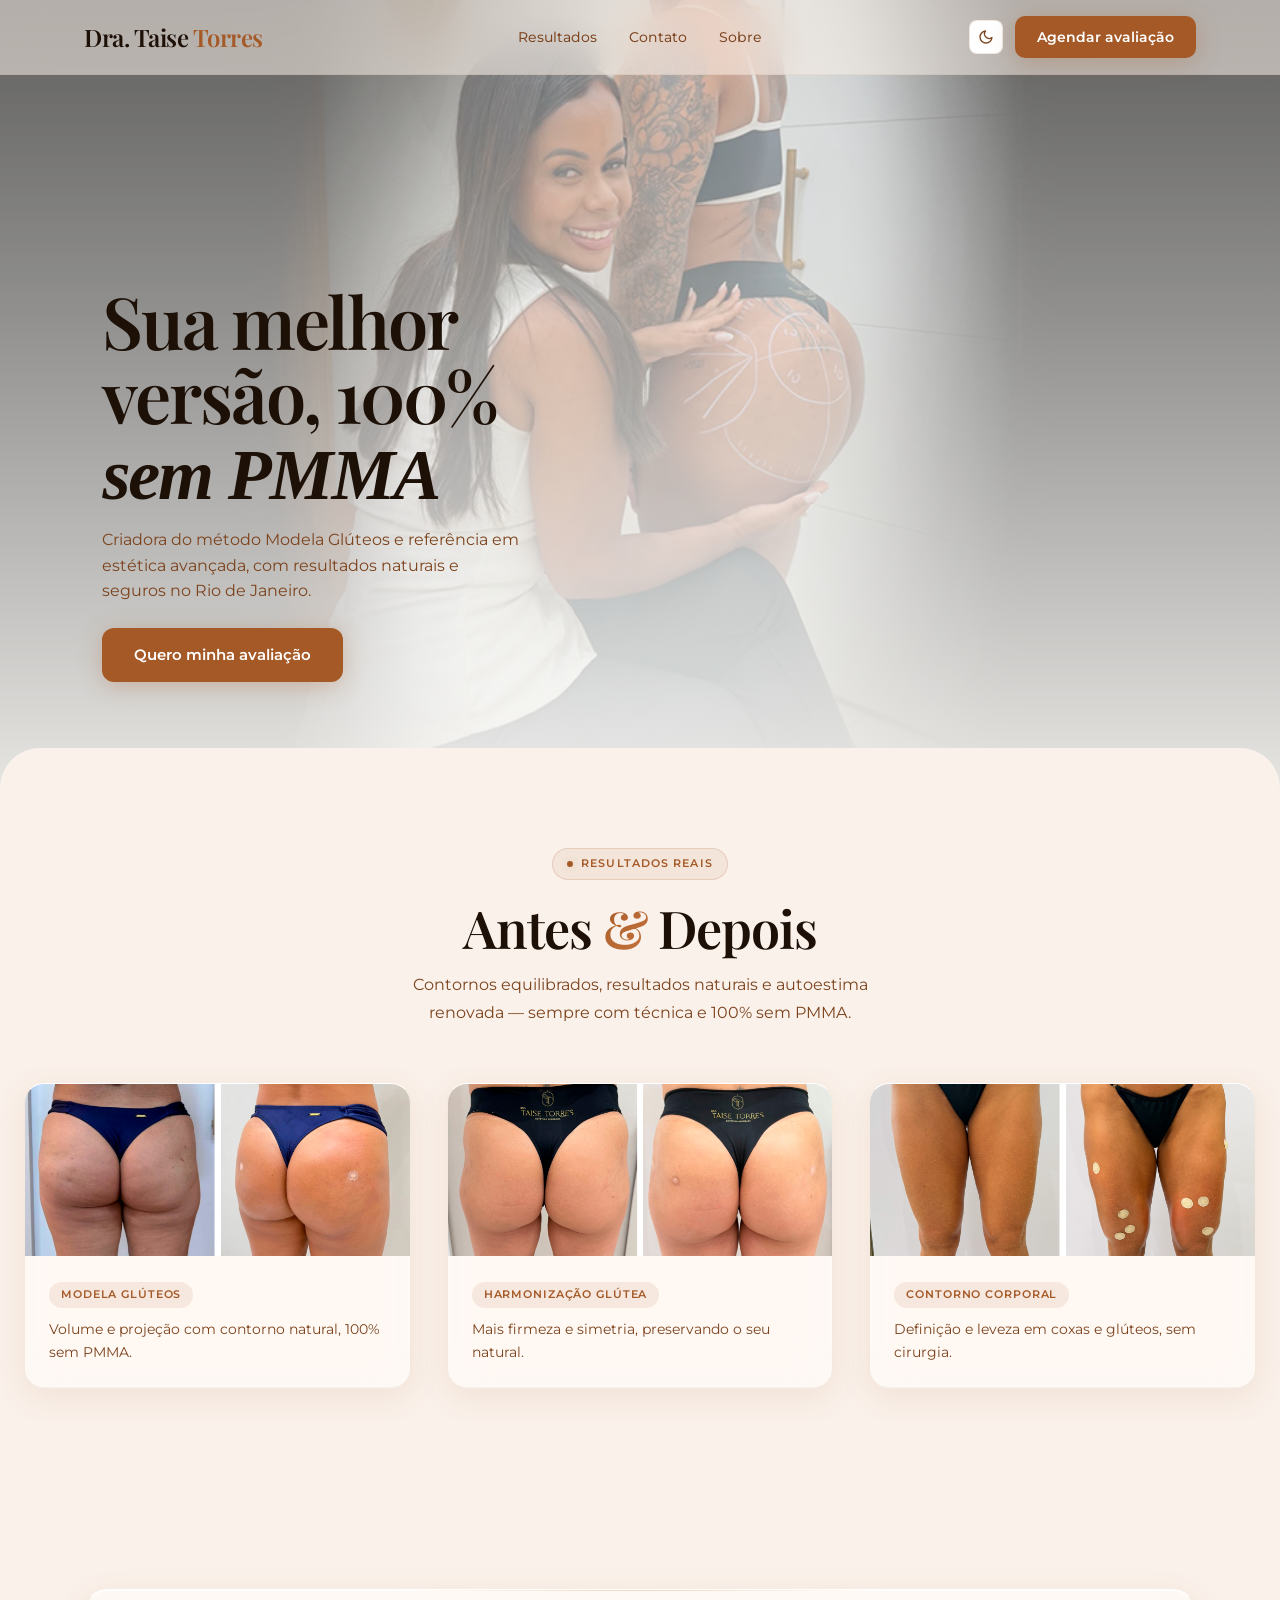
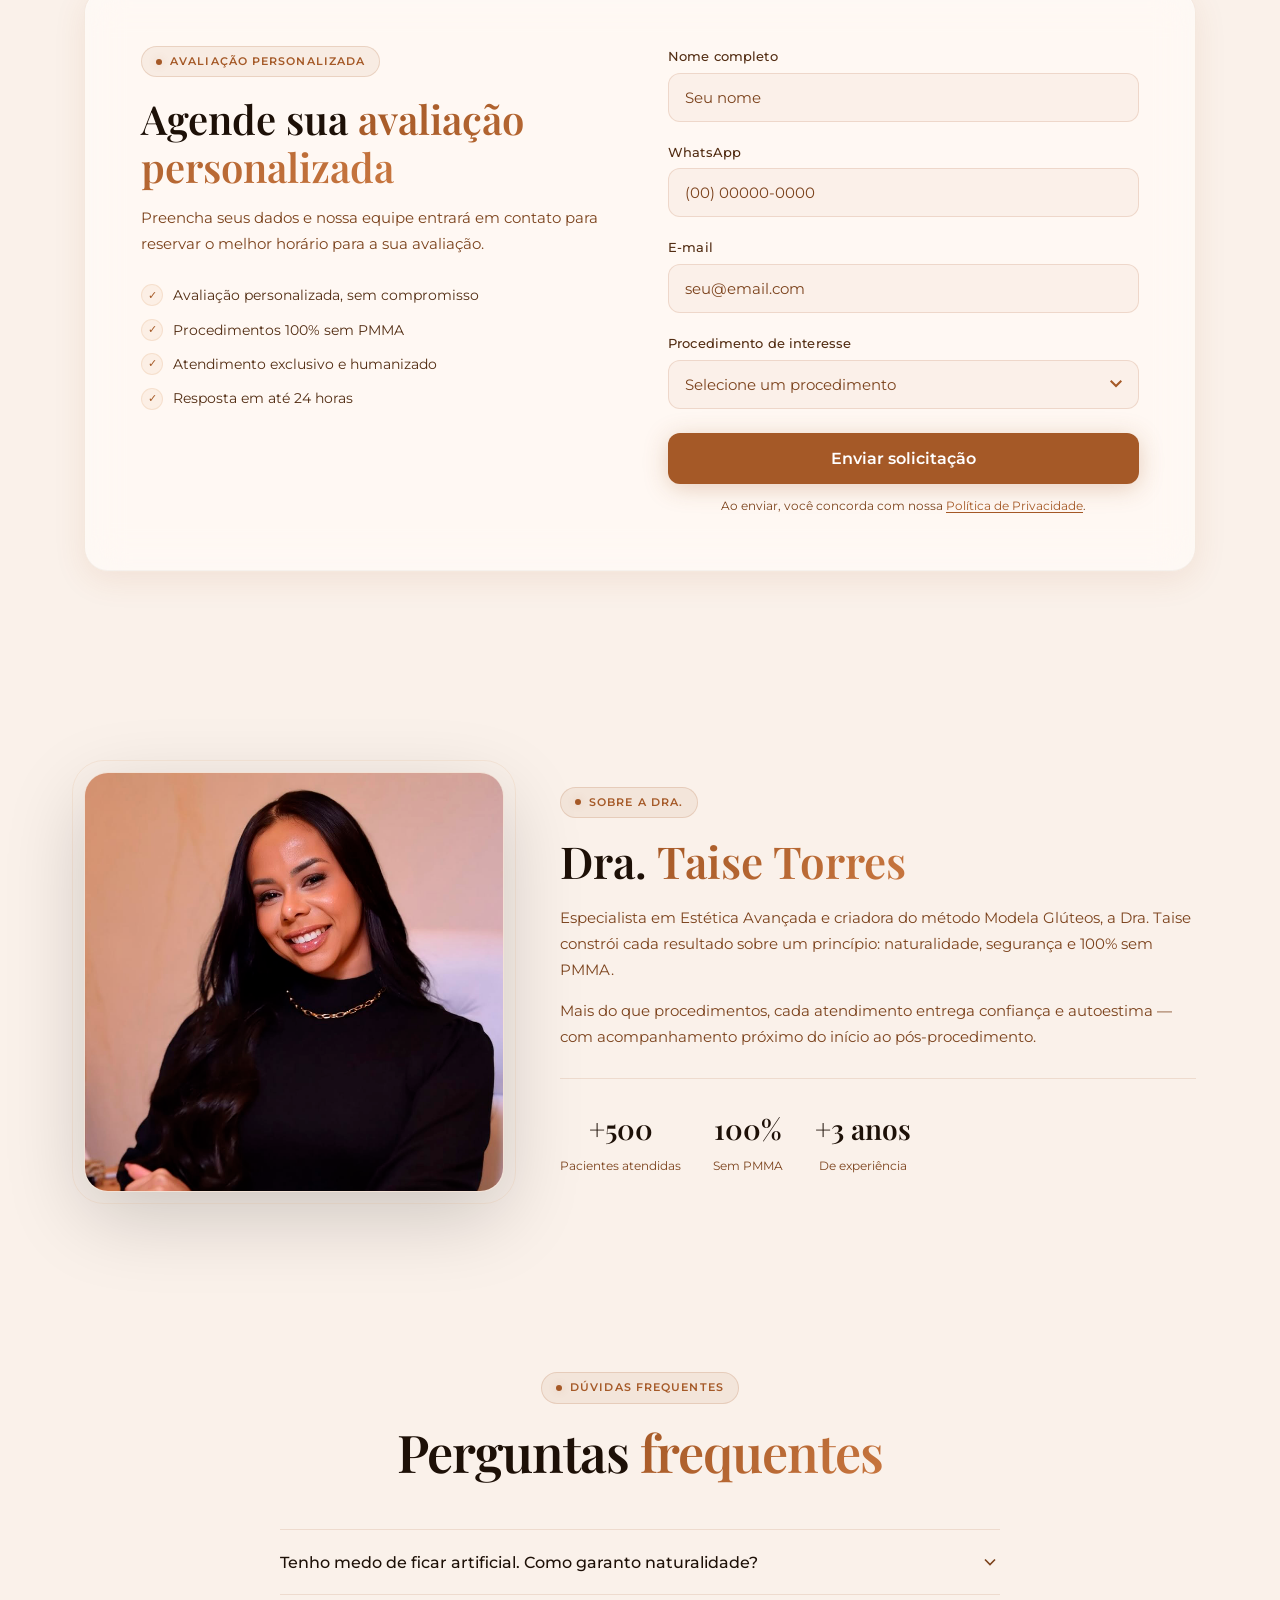
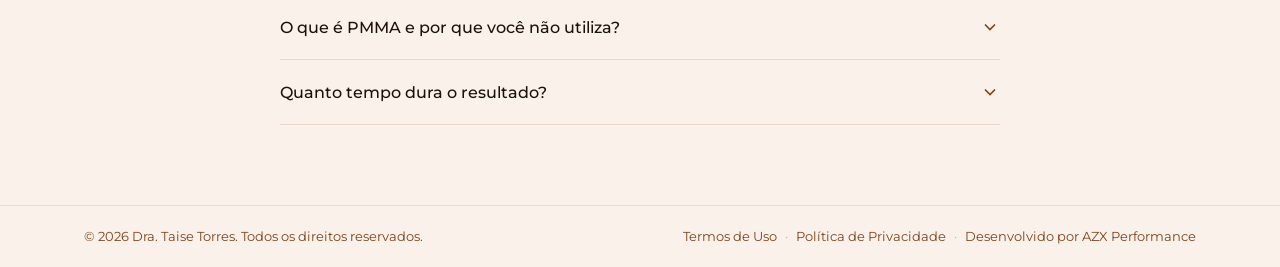
==== commit f0bed35c: "Add files via upload" ====
--- a/index.html
+++ b/index.html
@@ -33,7 +33,7 @@
   <link rel="preconnect" href="https://fonts.googleapis.com" />
   <link rel="preconnect" href="https://fonts.gstatic.com" crossorigin />
   <link href="https://fonts.googleapis.com/css2?family=Montserrat:ital,wght@0,400;0,500;0,600;0,700;1,400&family=Playfair+Display:ital,wght@0,400;0,500;0,600;0,700;0,800;1,400;1,700&display=swap" rel="stylesheet" />
-  <link rel="stylesheet" href="styles.css?v=4" />
+  <link rel="stylesheet" href="styles.css?v=14" />
 </head>
 <body>
 <!-- Google Tag Manager (noscript) -->
@@ -89,13 +89,15 @@
     <div class="hero-overlay"></div>
   </div>
   <div class="hero-content fade-up d2">
-    <h1>Sua melhor versão,<br class="mobile-br"> 100% sem PMMA</h1>
+    <h1>
+      <span class="title-desktop">Sua melhor<br>versão, 100%<br><em>sem PMMA</em></span>
+      <span class="title-mobile">Sua melhor versão,<br><em>100% sem PMMA</em></span>
+    </h1>
     <p class="hero-sub fade-up d3">
-      Criadora do método Modela Glúteos e referência em estética avançada, com resultados naturais e seguros no Rio de Janeiro.
+      Criadora do método Modela Glúteos e referência<br class="mobile-br"> em estética avançada, com resultados naturais e<br class="mobile-br"> seguros no Rio de Janeiro.
     </p>
     <div class="hero-actions fade-up d4">
       <a href="#contato" class="btn-primary">Quero minha avaliação</a>
-      <a href="#resultados" class="btn-ghost">Ver resultados</a>
     </div>
   </div>
 </section>
--- a/styles.css
+++ b/styles.css
@@ -301,6 +301,9 @@
   overflow: hidden;
 }
 
+.title-desktop { display: block; }
+.title-mobile  { display: none; }
+
 .hero-bg-img {
   position: absolute; inset: 0; z-index: 0;
   background: url('assets/hero-bg.png?v=1') 50% 18%/cover no-repeat;
@@ -389,9 +392,11 @@
   margin-top: -44px;
 }
 
+.results-section .container { max-width: 1600px; }
+
 .ba-grid {
   display: grid; grid-template-columns: repeat(3, 1fr);
-  gap: 24px; margin-top: 56px;
+  gap: 36px; margin-top: 56px;
 }
 
 .ba-card {
@@ -411,11 +416,12 @@
 }
 
 .ba-image-wrap {
-  width: 100%; aspect-ratio: 4/3; overflow: hidden;
+  width: 100%; overflow: hidden;
   position: relative;
+  line-height: 0;
 }
 .ba-image-wrap img {
-  width: 100%; height: 100%; object-fit: cover;
+  width: 100%; height: auto; display: block;
   transition: transform .5s ease;
 }
 .ba-card:hover .ba-image-wrap img { transform: scale(1.05); }
@@ -608,10 +614,10 @@
 }
 
 .about-photo {
-  position: relative; width: 340px; height: 440px; flex-shrink: 0;
+  position: relative; width: 420px; height: 420px; flex-shrink: 0;
 }
 .about-photo img {
-  width: 100%; height: 100%; object-fit: cover;
+  width: 100%; height: 100%; object-fit: contain;
   border-radius: 24px;
   border: 1px solid var(--glass-border);
   box-shadow: 0 24px 80px rgba(0,0,0,0.18);
@@ -835,7 +841,7 @@
   .video-card:nth-child(3) { grid-column: 1 / -1; max-width: 400px; margin: 0 auto; }
   .contact-inner { grid-template-columns: 1fr; gap: 40px; }
   .about-inner { grid-template-columns: 1fr; gap: 40px; text-align: center; }
-  .about-photo { width: 280px; height: 360px; margin: 0 auto; }
+  .about-photo { width: 360px; height: 360px; margin: 0 auto; }
   .about-credentials { justify-content: center; }
   .section-label { text-align: center !important; }
 }
@@ -845,10 +851,11 @@
    ══════════════════════════════════════════════ */
 @media (max-width: 600px) {
   .mobile-br { display: block; }
-  .hero { padding: 100px 20px 56px; min-height: 82svh; align-items: center; text-align: center; }
+  .hero { padding: 100px 20px 40px; min-height: 82svh; align-items: center; text-align: center; justify-content: flex-end; }
+  .title-desktop { display: none; }
+  .title-mobile  { display: block; }
   .hero-sub { margin-left: auto; margin-right: auto; }
   .hero-actions { justify-content: center; }
-  .hero-bg-img { background-image: url('assets/hero-mobile.png?v=1'); background-position: 50% 18%; }
   .results-section { border-radius: 24px 24px 0 0; margin-top: -28px; }
   .hero h1 { font-size: clamp(26px, 8vw, 38px); line-height: 1.06; letter-spacing: -.025em; }
   .hero-sub { font-size: 13px; line-height: 1.55; margin-top: 10px; }
@@ -873,7 +880,7 @@
   .contact-title { font-size: 24px; }
 
   .about-inner { gap: 32px; }
-  .about-photo { width: 240px; height: 300px; }
+  .about-photo { width: 280px; height: 280px; }
   .about-credentials { flex-wrap: wrap; gap: 20px; }
 
   .section-title { font-size: 26px; }
@@ -891,5 +898,5 @@
 @media (max-width: 360px) {
   .hero h1 { font-size: 28px; }
   .btn-primary, .btn-ghost { padding: 12px 20px; font-size: 13px; }
-  .about-photo { width: 200px; height: 260px; }
-}
+  .about-photo { width: 240px; height: 240px; }
+}
